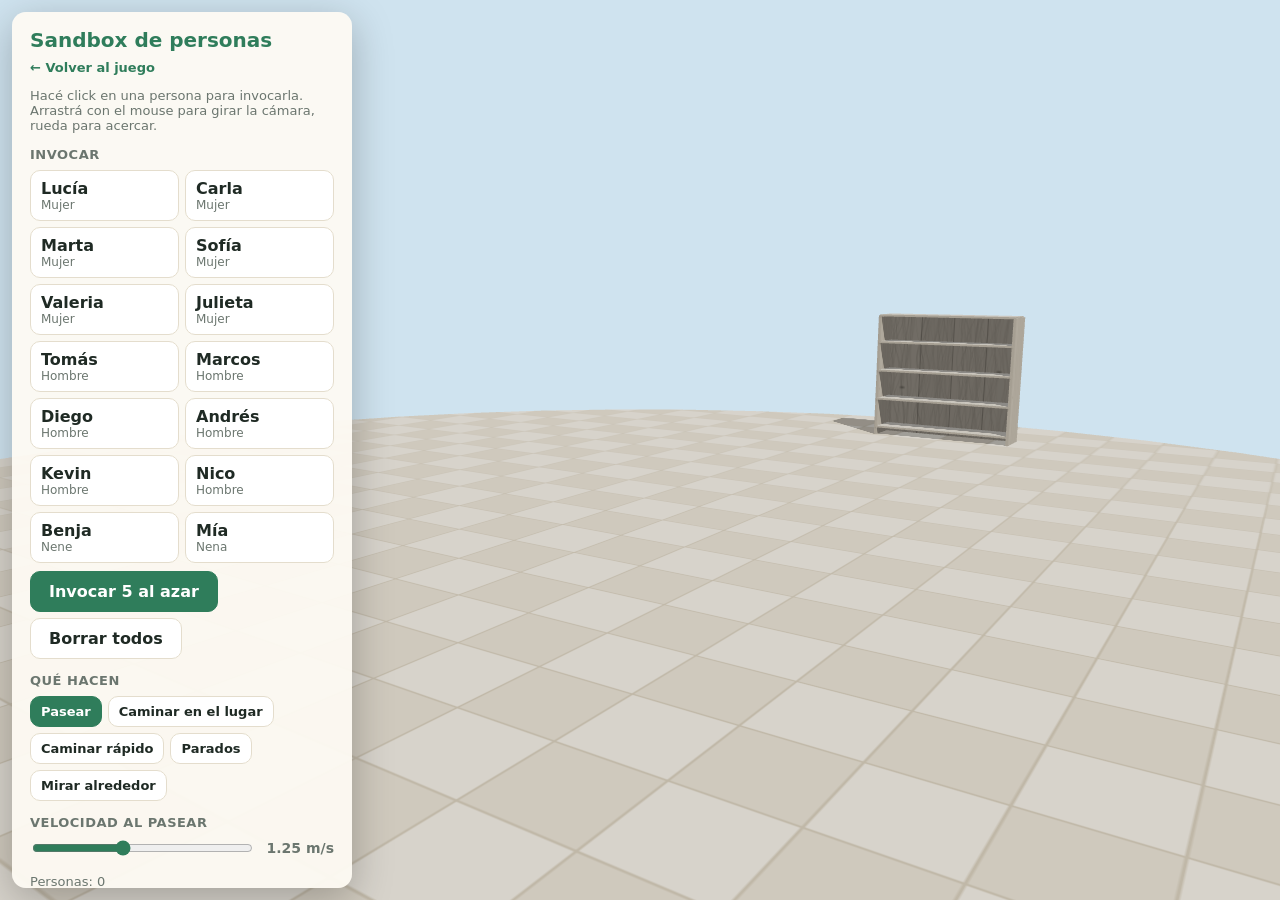
==== sandbox.html @ ad4b9e84 "Sandbox de personas realistas (Microsoft Rocketbox) - 14 personas (mujeres, hombres y chicos) conver" ====
<!doctype html>
<html lang="es">
<head>
  <meta charset="utf-8" />
  <meta name="viewport" content="width=device-width, initial-scale=1" />
  <title>Sandbox de personas</title>
  <link rel="stylesheet" href="css/style.css?v=202610250147" />
  <script type="importmap">
{
  "imports": {
    "three": "./vendor/three.module.min.js?v=202610250147",
    "three/addons/controls/OrbitControls.js": "./vendor/addons/controls/OrbitControls.js?v=202610250147",
    "./vendor/addons/controls/OrbitControls.js": "./vendor/addons/controls/OrbitControls.js?v=202610250147",
    "three/addons/loaders/GLTFLoader.js": "./vendor/addons/loaders/GLTFLoader.js?v=202610250147",
    "./vendor/addons/loaders/GLTFLoader.js": "./vendor/addons/loaders/GLTFLoader.js?v=202610250147",
    "three/addons/utils/BufferGeometryUtils.js": "./vendor/addons/utils/BufferGeometryUtils.js?v=202610250147",
    "./vendor/addons/utils/BufferGeometryUtils.js": "./vendor/addons/utils/BufferGeometryUtils.js?v=202610250147",
    "three/addons/utils/SkeletonUtils.js": "./vendor/addons/utils/SkeletonUtils.js?v=202610250147",
    "./vendor/addons/utils/SkeletonUtils.js": "./vendor/addons/utils/SkeletonUtils.js?v=202610250147",
    "./src/audio.js": "./src/audio.js?v=202610250147",
    "./src/boxes.js": "./src/boxes.js?v=202610250147",
    "./src/checkout.js": "./src/checkout.js?v=202610250147",
    "./src/cleaning.js": "./src/cleaning.js?v=202610250147",
    "./src/config.js": "./src/config.js?v=202610250147",
    "./src/customers.js": "./src/customers.js?v=202610250147",
    "./src/economy.js": "./src/economy.js?v=202610250147",
    "./src/exterior.js": "./src/exterior.js?v=202610250147",
    "./src/furniture.js": "./src/furniture.js?v=202610250147",
    "./src/main.js": "./src/main.js?v=202610250147",
    "./src/mover.js": "./src/mover.js?v=202610250147",
    "./src/pathfinding.js": "./src/pathfinding.js?v=202610250147",
    "./src/people.js": "./src/people.js?v=202610250147",
    "./src/player.js": "./src/player.js?v=202610250147",
    "./src/productMeshes.js": "./src/productMeshes.js?v=202610250147",
    "./src/sandbox.js": "./src/sandbox.js?v=202610250147",
    "./src/save.js": "./src/save.js?v=202610250147",
    "./src/shelves.js": "./src/shelves.js?v=202610250147",
    "./src/textures.js": "./src/textures.js?v=202610250147",
    "./src/traffic.js": "./src/traffic.js?v=202610250147",
    "./src/ui.js": "./src/ui.js?v=202610250147",
    "./src/world.js": "./src/world.js?v=202610250147"
  }
}
  </script>
</head>
<body>
  <div id="app">
    <aside id="sandbox-panel">
      <div class="sb-head">
        <h2>Sandbox de personas</h2>
        <a href="./" class="sb-back">← Volver al juego</a>
      </div>
      <p class="small">Hacé click en una persona para invocarla. Arrastrá con el mouse para girar la cámara, rueda para acercar.</p>

      <h3>Invocar</h3>
      <div id="sb-people" class="sb-grid"></div>
      <div class="sb-row">
        <button class="btn primary" id="sb-random">Invocar 5 al azar</button>
        <button class="btn" id="sb-clear">Borrar todos</button>
      </div>

      <h3>Qué hacen</h3>
      <div class="sb-row" id="sb-modes">
        <button class="btn sb-mode active" data-mode="wander">Pasear</button>
        <button class="btn sb-mode" data-mode="walk">Caminar en el lugar</button>
        <button class="btn sb-mode" data-mode="walkFast">Caminar rápido</button>
        <button class="btn sb-mode" data-mode="idle">Parados</button>
        <button class="btn sb-mode" data-mode="look">Mirar alrededor</button>
      </div>

      <h3>Velocidad al pasear</h3>
      <div class="setting"><input type="range" id="sb-speed" min="0.6" max="2.2" step="0.05" value="1.25" /><span id="sb-speed-val" class="sens-val">1.25 m/s</span></div>

      <p class="small" id="sb-status">Personas: 0</p>
      <p class="small credits">Modelos y animaciones: <a href="https://github.com/microsoft/Microsoft-Rocketbox" target="_blank" rel="noopener">Microsoft Rocketbox</a> (licencia MIT).</p>
    </aside>
    <div id="sb-loading" class="hidden">Cargando…</div>
  </div>
  <script type="module" src="src/sandbox.js?v=202610250147"></script>
</body>
</html>
---- css/style.css ----
:root {
  --bg: #0f1a14;
  --card: #fdfaf3;
  --ink: #1f2a24;
  --muted: #6b766f;
  --green: #2f7d5b;
  --green-dark: #1f5a40;
  --yellow: #f2c94c;
  --red: #c0392b;
  --chip: rgba(15, 26, 20, 0.72);
  --line: #e4ddcd;
}

* { box-sizing: border-box; }
html, body { margin: 0; height: 100%; overflow: hidden; background: var(--bg); font-family: system-ui, -apple-system, "Segoe UI", Roboto, sans-serif; color: var(--ink); }
#app { position: fixed; inset: 0; }
canvas { display: block; }
.hidden { display: none !important; }
button { font: inherit; cursor: pointer; }

/* ---------- HUD ---------- */
#hud { position: absolute; inset: 0; pointer-events: none; color: #fff; }
.chip { background: var(--chip); padding: 6px 12px; border-radius: 10px; font-weight: 600; backdrop-filter: blur(4px); }
#topbar { position: absolute; top: 14px; left: 14px; display: flex; gap: 8px; }
.clock { font-variant-numeric: tabular-nums; min-width: 70px; text-align: center; }
.status.open { background: rgba(27, 94, 32, 0.9); }
.status.closed { background: rgba(127, 29, 29, 0.85); }
#hud-right { position: absolute; top: 14px; right: 14px; display: flex; flex-direction: column; align-items: flex-end; gap: 6px; }
.money { font-size: 22px; font-variant-numeric: tabular-nums; color: #b9f6ca; }
.mini { background: var(--chip); padding: 3px 10px; border-radius: 8px; font-size: 13px; }
#crosshair { position: absolute; left: 50%; top: 50%; width: 6px; height: 6px; margin: -3px 0 0 -3px; border-radius: 50%; background: #fff; box-shadow: 0 0 0 1.5px rgba(0,0,0,0.5); }
#crosshair.active { width: 10px; height: 10px; margin: -5px 0 0 -5px; background: var(--yellow); }
#hint { position: absolute; left: 50%; top: calc(50% + 26px); transform: translateX(-50%); background: var(--chip); padding: 6px 12px; border-radius: 8px; font-size: 14px; white-space: pre-line; text-align: center; }
#hint:empty { display: none; }
#progress { position: absolute; left: 50%; top: calc(50% + 70px); width: 140px; height: 8px; margin-left: -70px; background: rgba(0,0,0,0.5); border-radius: 4px; overflow: hidden; display: none; }
#progress-bar { height: 100%; width: 0; background: var(--yellow); }
#held { position: absolute; left: 50%; bottom: 46px; transform: translateX(-50%); background: var(--chip); padding: 6px 14px; border-radius: 8px; font-weight: 600; }
#held:empty { display: none; }
#checkout-hud { position: absolute; left: 14px; top: 60px; background: var(--chip); padding: 8px 12px; border-radius: 10px; font-size: 14px; min-width: 200px; white-space: pre-line; }
#checkout-hud:empty { display: none; }
#toasts { position: absolute; left: 50%; top: 14px; transform: translateX(-50%); display: flex; flex-direction: column; align-items: center; gap: 6px; }
.toast { background: rgba(15, 26, 20, 0.85); padding: 8px 14px; border-radius: 10px; font-size: 14px; animation: toastIn .25s ease-out; max-width: 70vw; text-align: center; }
.toast.good { border-left: 4px solid #4caf50; }
.toast.bad { border-left: 4px solid #ef5350; }
.toast.info { border-left: 4px solid var(--yellow); }
@keyframes toastIn { from { opacity: 0; transform: translateY(-6px); } to { opacity: 1; transform: none; } }
#keys-help { position: absolute; left: 50%; bottom: 12px; transform: translateX(-50%); font-size: 12px; opacity: 0.75; text-shadow: 0 1px 2px #000; white-space: nowrap; }

/* ---------- Overlays ---------- */
.overlay { position: absolute; inset: 0; display: flex; align-items: center; justify-content: center; background: rgba(8, 16, 12, 0.6); backdrop-filter: blur(3px); padding: 16px; }
.card { background: var(--card); border-radius: 16px; padding: 28px 32px; max-width: 900px; width: 100%; box-shadow: 0 20px 60px rgba(0,0,0,0.4); max-height: 100%; overflow: auto; }
.card h1 { margin: 0; font-size: 46px; letter-spacing: 2px; color: var(--green); }
.card h2 { margin-top: 0; }
.subtitle { color: var(--muted); margin-top: 6px; }
.buttons { display: flex; gap: 10px; flex-wrap: wrap; margin: 18px 0; }
.buttons button, .btn { border: 1px solid var(--line); background: #fff; padding: 10px 18px; border-radius: 10px; font-weight: 600; color: var(--ink); }
.buttons button.primary, .btn.primary { background: var(--green); color: #fff; border-color: var(--green); }
.buttons button:hover, .btn:hover { filter: brightness(0.96); }
.btn:disabled { opacity: 0.45; cursor: not-allowed; }
.howto { display: grid; grid-template-columns: 1.4fr 1fr; gap: 24px; font-size: 14px; line-height: 1.5; }
.howto h3 { margin: 0 0 6px; }
.howto ol { padding-left: 18px; margin: 0; }
.controls { list-style: none; padding: 0; margin: 0; }
.controls li { margin-bottom: 6px; }
kbd { background: #eee8da; border: 1px solid #d5ccb8; border-bottom-width: 2px; border-radius: 5px; padding: 1px 6px; font-size: 12px; font-family: inherit; }
.small { font-size: 13px; color: var(--muted); }
.notice { margin-top: 14px; padding: 10px 14px; border-radius: 10px; background: #fff4d6; color: #6b4e00; font-size: 14px; font-weight: 600; }
.notice.error { background: #fde4e1; color: var(--red); }
.setting { display: flex; align-items: center; gap: 12px; margin: 4px 0 16px; font-size: 14px; font-weight: 600; flex-wrap: wrap; }
.setting input[type=range] { flex: 1; min-width: 160px; max-width: 320px; accent-color: var(--green); }
.sens-val { font-variant-numeric: tabular-nums; min-width: 48px; color: var(--muted); }
@media (max-width: 700px) { .howto { grid-template-columns: 1fr; } .card h1 { font-size: 34px; } }

/* ---------- Paneles (computadora, cobro, resumen) ---------- */
.panel { position: absolute; inset: 0; display: flex; align-items: center; justify-content: center; background: rgba(8, 16, 12, 0.45); padding: 16px; }
.panel-inner { position: relative; background: var(--card); border-radius: 16px; width: min(960px, 100%); max-height: 100%; overflow: auto; padding: 22px 26px; box-shadow: 0 20px 60px rgba(0,0,0,0.45); }
.panel-inner.narrow { width: min(460px, 100%); }
.close { position: absolute; top: 12px; right: 12px; border: none; background: #eee8da; width: 32px; height: 32px; border-radius: 8px; font-size: 16px; }
.tabs { display: flex; gap: 6px; margin-bottom: 16px; border-bottom: 2px solid var(--line); }
.tab { border: none; background: none; padding: 10px 16px; font-weight: 600; color: var(--muted); border-bottom: 3px solid transparent; margin-bottom: -2px; }
.tab.active { color: var(--green); border-bottom-color: var(--green); }
table { width: 100%; border-collapse: collapse; font-size: 14px; }
th { text-align: left; color: var(--muted); font-weight: 600; font-size: 12px; text-transform: uppercase; letter-spacing: .5px; padding: 6px 8px; border-bottom: 1px solid var(--line); }
td { padding: 7px 8px; border-bottom: 1px solid #f0ebe0; vertical-align: middle; }
td.num, th.num { text-align: right; font-variant-numeric: tabular-nums; }
.swatch { display: inline-block; width: 14px; height: 14px; border-radius: 4px; margin-right: 8px; vertical-align: -2px; border: 1px solid rgba(0,0,0,0.15); }
.qty { display: inline-flex; align-items: center; gap: 6px; }
.qty button { width: 28px; height: 28px; border-radius: 7px; border: 1px solid var(--line); background: #fff; font-weight: 700; }
.qty span { min-width: 22px; text-align: center; font-variant-numeric: tabular-nums; font-weight: 600; }
.up { color: var(--red); font-weight: 600; }
.down { color: #2e7d32; font-weight: 600; }
.flat { color: var(--muted); }
.footer { display: flex; justify-content: space-between; align-items: center; margin-top: 16px; gap: 12px; flex-wrap: wrap; }
.footer .total { font-size: 18px; font-weight: 700; }
.price-input { width: 84px; padding: 5px 6px; border: 1px solid var(--line); border-radius: 7px; font: inherit; text-align: right; }
.pill { display: inline-block; padding: 2px 8px; border-radius: 999px; font-size: 12px; font-weight: 600; }
.pill.high { background: #e3f4e5; color: #2e7d32; }
.pill.mid { background: #fff4d6; color: #a06d00; }
.pill.low { background: #fde4e1; color: var(--red); }
.stat-grid { display: grid; grid-template-columns: repeat(auto-fit, minmax(170px, 1fr)); gap: 10px; margin-bottom: 16px; }
.stat { background: #fff; border: 1px solid var(--line); border-radius: 12px; padding: 12px 14px; }
.stat .label { font-size: 12px; color: var(--muted); text-transform: uppercase; letter-spacing: .5px; }
.stat .value { font-size: 22px; font-weight: 700; margin-top: 4px; font-variant-numeric: tabular-nums; }
.bar { height: 8px; background: #eee8da; border-radius: 4px; overflow: hidden; margin-top: 8px; }
.bar > div { height: 100%; background: var(--green); }

/* cobro */
.pay-head { display: flex; justify-content: space-between; align-items: baseline; margin-bottom: 10px; }
.pay-big { font-size: 34px; font-weight: 800; font-variant-numeric: tabular-nums; }
.pay-row { display: flex; justify-content: space-between; padding: 6px 0; border-bottom: 1px dashed var(--line); font-variant-numeric: tabular-nums; }
.pay-row b { font-size: 18px; }
.display { background: #102a1d; color: #b9f6ca; font-size: 30px; font-weight: 700; text-align: right; padding: 10px 14px; border-radius: 10px; margin: 12px 0; font-variant-numeric: tabular-nums; min-height: 56px; }
.keypad { display: grid; grid-template-columns: repeat(3, 1fr); gap: 8px; }
.keypad button { padding: 14px 0; font-size: 20px; font-weight: 700; border-radius: 10px; border: 1px solid var(--line); background: #fff; }
.money-grid { display: grid; grid-template-columns: repeat(5, 1fr); gap: 8px; margin: 12px 0; }
.bill { padding: 14px 0; border-radius: 8px; border: 1px solid rgba(0,0,0,0.12); font-weight: 800; font-size: 15px; background: #cfe8d4; color: #1b4d2a; }
.coin { padding: 12px 0; border-radius: 999px; border: 1px solid rgba(0,0,0,0.12); font-weight: 800; font-size: 14px; background: #f1dfa8; color: #6b4e00; }
.err { color: var(--red); font-weight: 600; min-height: 22px; margin-top: 8px; }

/* ---------- Sandbox de personas ---------- */
#sandbox-panel { position: absolute; top: 12px; left: 12px; bottom: 12px; width: min(340px, calc(100% - 24px)); overflow: auto; background: rgba(253, 250, 243, 0.95); border-radius: 14px; padding: 16px 18px; box-shadow: 0 10px 40px rgba(0,0,0,0.25); }
#sandbox-panel h2 { margin: 0; font-size: 20px; color: var(--green); }
#sandbox-panel h3 { margin: 14px 0 8px; font-size: 13px; text-transform: uppercase; letter-spacing: .5px; color: var(--muted); }
.sb-head { display: flex; justify-content: space-between; align-items: baseline; gap: 8px; flex-wrap: wrap; }
.sb-back { font-size: 13px; color: var(--green); font-weight: 600; text-decoration: none; }
.sb-grid { display: grid; grid-template-columns: repeat(2, 1fr); gap: 6px; }
.sb-person { display: flex; flex-direction: column; align-items: flex-start; padding: 8px 10px !important; }
.sb-person span { font-size: 12px; color: var(--muted); font-weight: 500; }
.sb-row { display: flex; gap: 6px; flex-wrap: wrap; margin-top: 8px; }
.sb-mode { padding: 7px 10px !important; font-size: 13px; }
.sb-mode.active { background: var(--green); color: #fff; border-color: var(--green); }
.credits a { color: var(--green); }
#sb-loading { position: absolute; right: 16px; top: 16px; background: var(--chip); color: #fff; padding: 8px 14px; border-radius: 10px; font-weight: 600; }
.link-sandbox { display: inline-block; margin-left: 4px; font-size: 14px; color: var(--green); font-weight: 600; }
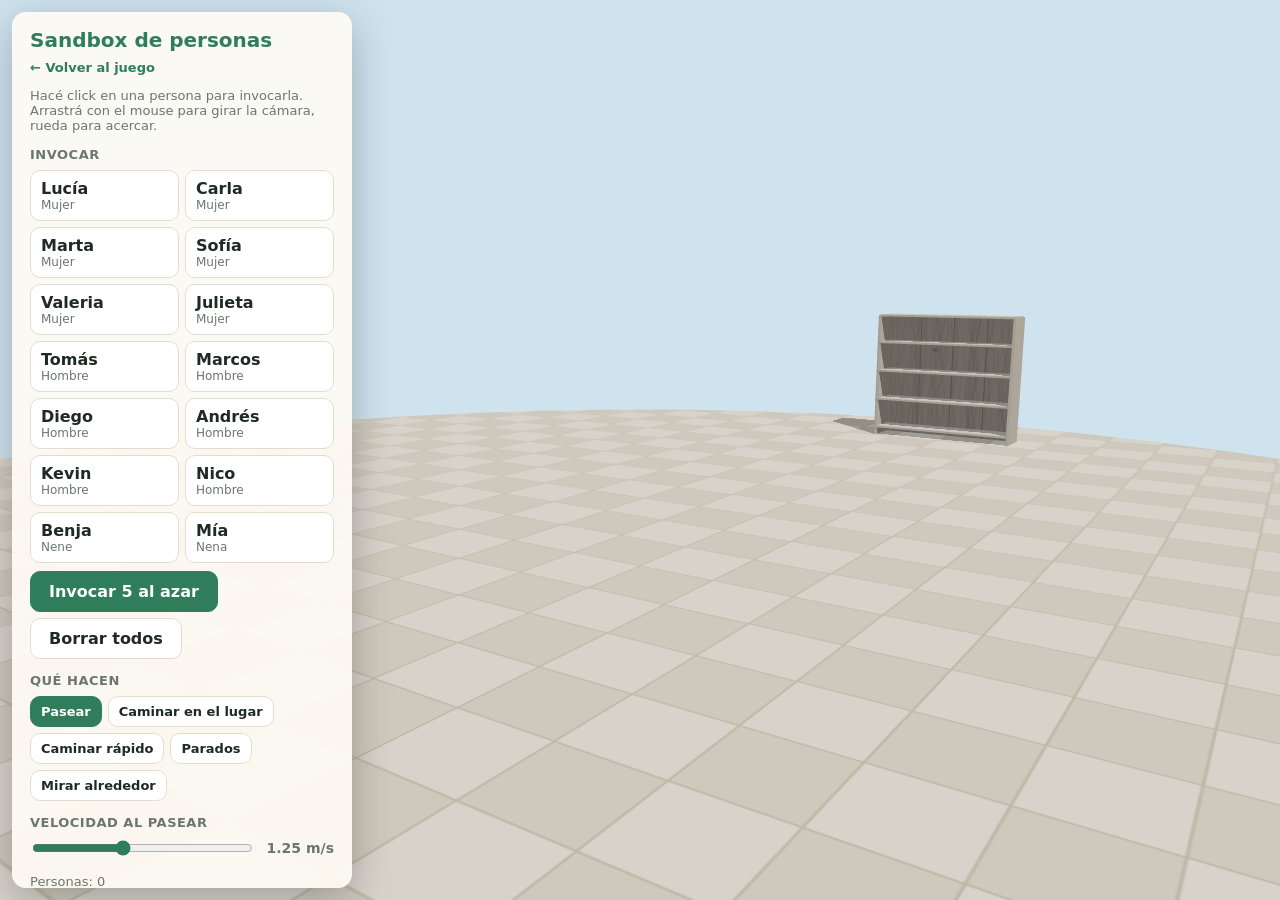
==== commit e9b6354a: "Productos realistas con marcas inventadas - Nuevos modelos: botellas PET con estrías, líquido y tapa" ====
--- a/sandbox.html
+++ b/sandbox.html
@@ -4,41 +4,42 @@
   <meta charset="utf-8" />
   <meta name="viewport" content="width=device-width, initial-scale=1" />
   <title>Sandbox de personas</title>
-  <link rel="stylesheet" href="css/style.css?v=202610250147" />
+  <link rel="stylesheet" href="css/style.css?v=202610250244" />
   <script type="importmap">
 {
   "imports": {
-    "three": "./vendor/three.module.min.js?v=202610250147",
-    "three/addons/controls/OrbitControls.js": "./vendor/addons/controls/OrbitControls.js?v=202610250147",
-    "./vendor/addons/controls/OrbitControls.js": "./vendor/addons/controls/OrbitControls.js?v=202610250147",
-    "three/addons/loaders/GLTFLoader.js": "./vendor/addons/loaders/GLTFLoader.js?v=202610250147",
-    "./vendor/addons/loaders/GLTFLoader.js": "./vendor/addons/loaders/GLTFLoader.js?v=202610250147",
-    "three/addons/utils/BufferGeometryUtils.js": "./vendor/addons/utils/BufferGeometryUtils.js?v=202610250147",
-    "./vendor/addons/utils/BufferGeometryUtils.js": "./vendor/addons/utils/BufferGeometryUtils.js?v=202610250147",
-    "three/addons/utils/SkeletonUtils.js": "./vendor/addons/utils/SkeletonUtils.js?v=202610250147",
-    "./vendor/addons/utils/SkeletonUtils.js": "./vendor/addons/utils/SkeletonUtils.js?v=202610250147",
-    "./src/audio.js": "./src/audio.js?v=202610250147",
-    "./src/boxes.js": "./src/boxes.js?v=202610250147",
-    "./src/checkout.js": "./src/checkout.js?v=202610250147",
-    "./src/cleaning.js": "./src/cleaning.js?v=202610250147",
-    "./src/config.js": "./src/config.js?v=202610250147",
-    "./src/customers.js": "./src/customers.js?v=202610250147",
-    "./src/economy.js": "./src/economy.js?v=202610250147",
-    "./src/exterior.js": "./src/exterior.js?v=202610250147",
-    "./src/furniture.js": "./src/furniture.js?v=202610250147",
-    "./src/main.js": "./src/main.js?v=202610250147",
-    "./src/mover.js": "./src/mover.js?v=202610250147",
-    "./src/pathfinding.js": "./src/pathfinding.js?v=202610250147",
-    "./src/people.js": "./src/people.js?v=202610250147",
-    "./src/player.js": "./src/player.js?v=202610250147",
-    "./src/productMeshes.js": "./src/productMeshes.js?v=202610250147",
-    "./src/sandbox.js": "./src/sandbox.js?v=202610250147",
-    "./src/save.js": "./src/save.js?v=202610250147",
-    "./src/shelves.js": "./src/shelves.js?v=202610250147",
-    "./src/textures.js": "./src/textures.js?v=202610250147",
-    "./src/traffic.js": "./src/traffic.js?v=202610250147",
-    "./src/ui.js": "./src/ui.js?v=202610250147",
-    "./src/world.js": "./src/world.js?v=202610250147"
+    "three": "./vendor/three.module.min.js?v=202610250244",
+    "three/addons/controls/OrbitControls.js": "./vendor/addons/controls/OrbitControls.js?v=202610250244",
+    "./vendor/addons/controls/OrbitControls.js": "./vendor/addons/controls/OrbitControls.js?v=202610250244",
+    "three/addons/loaders/GLTFLoader.js": "./vendor/addons/loaders/GLTFLoader.js?v=202610250244",
+    "./vendor/addons/loaders/GLTFLoader.js": "./vendor/addons/loaders/GLTFLoader.js?v=202610250244",
+    "three/addons/utils/BufferGeometryUtils.js": "./vendor/addons/utils/BufferGeometryUtils.js?v=202610250244",
+    "./vendor/addons/utils/BufferGeometryUtils.js": "./vendor/addons/utils/BufferGeometryUtils.js?v=202610250244",
+    "three/addons/utils/SkeletonUtils.js": "./vendor/addons/utils/SkeletonUtils.js?v=202610250244",
+    "./vendor/addons/utils/SkeletonUtils.js": "./vendor/addons/utils/SkeletonUtils.js?v=202610250244",
+    "./src/audio.js": "./src/audio.js?v=202610250244",
+    "./src/boxes.js": "./src/boxes.js?v=202610250244",
+    "./src/checkout.js": "./src/checkout.js?v=202610250244",
+    "./src/cleaning.js": "./src/cleaning.js?v=202610250244",
+    "./src/config.js": "./src/config.js?v=202610250244",
+    "./src/customers.js": "./src/customers.js?v=202610250244",
+    "./src/economy.js": "./src/economy.js?v=202610250244",
+    "./src/exterior.js": "./src/exterior.js?v=202610250244",
+    "./src/furniture.js": "./src/furniture.js?v=202610250244",
+    "./src/main.js": "./src/main.js?v=202610250244",
+    "./src/mover.js": "./src/mover.js?v=202610250244",
+    "./src/pathfinding.js": "./src/pathfinding.js?v=202610250244",
+    "./src/people.js": "./src/people.js?v=202610250244",
+    "./src/player.js": "./src/player.js?v=202610250244",
+    "./src/productArt.js": "./src/productArt.js?v=202610250244",
+    "./src/productMeshes.js": "./src/productMeshes.js?v=202610250244",
+    "./src/sandbox.js": "./src/sandbox.js?v=202610250244",
+    "./src/save.js": "./src/save.js?v=202610250244",
+    "./src/shelves.js": "./src/shelves.js?v=202610250244",
+    "./src/textures.js": "./src/textures.js?v=202610250244",
+    "./src/traffic.js": "./src/traffic.js?v=202610250244",
+    "./src/ui.js": "./src/ui.js?v=202610250244",
+    "./src/world.js": "./src/world.js?v=202610250244"
   }
 }
   </script>
@@ -76,6 +77,6 @@
     </aside>
     <div id="sb-loading" class="hidden">Cargando…</div>
   </div>
-  <script type="module" src="src/sandbox.js?v=202610250147"></script>
+  <script type="module" src="src/sandbox.js?v=202610250244"></script>
 </body>
 </html>
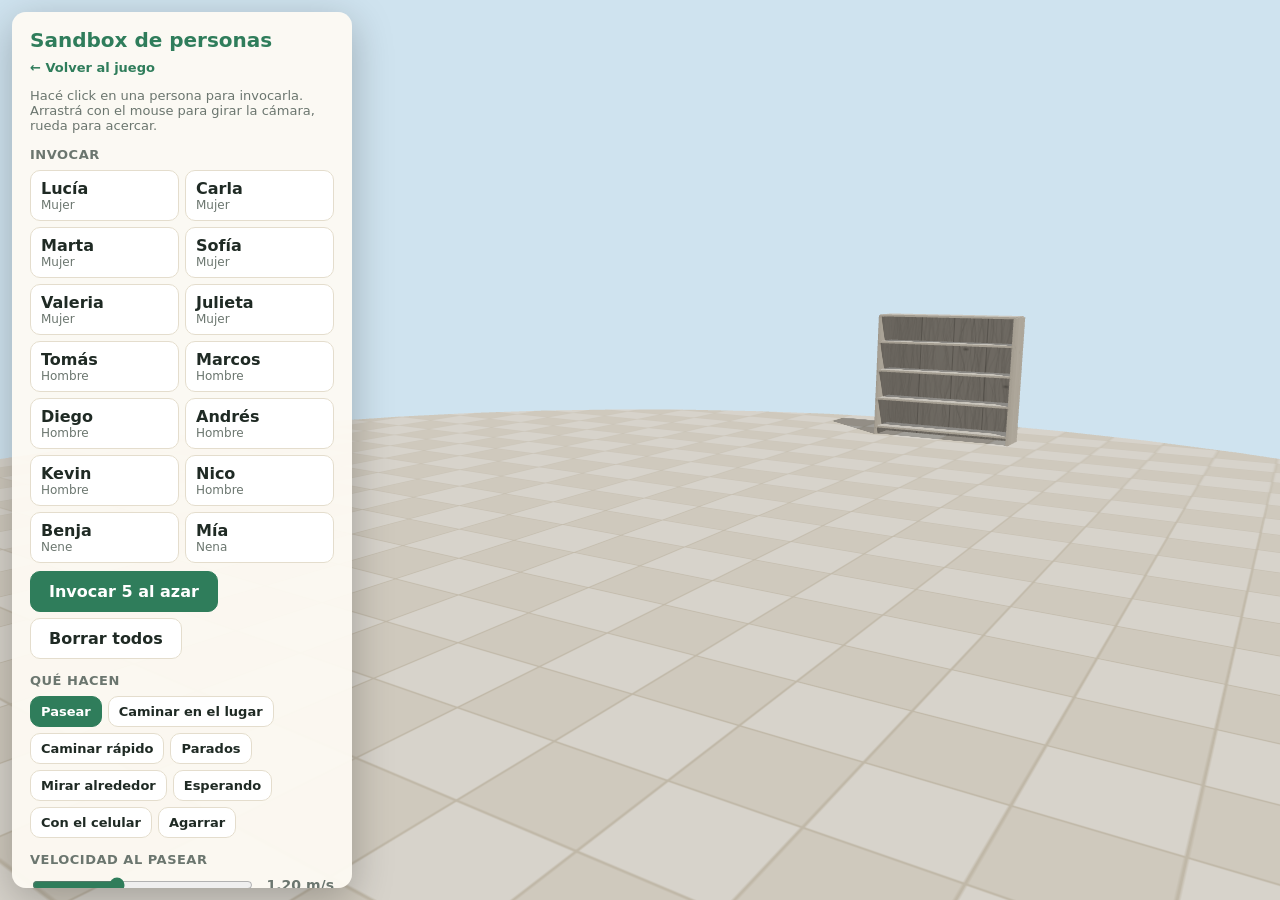
==== commit 23acdd5c: "Los clientes ahora son las personas realistas - Cada cliente es uno de los 14 modelos de Rocketbox (" ====
--- a/sandbox.html
+++ b/sandbox.html
@@ -4,42 +4,42 @@
   <meta charset="utf-8" />
   <meta name="viewport" content="width=device-width, initial-scale=1" />
   <title>Sandbox de personas</title>
-  <link rel="stylesheet" href="css/style.css?v=202610250244" />
+  <link rel="stylesheet" href="css/style.css?v=202610250307" />
   <script type="importmap">
 {
   "imports": {
-    "three": "./vendor/three.module.min.js?v=202610250244",
-    "three/addons/controls/OrbitControls.js": "./vendor/addons/controls/OrbitControls.js?v=202610250244",
-    "./vendor/addons/controls/OrbitControls.js": "./vendor/addons/controls/OrbitControls.js?v=202610250244",
-    "three/addons/loaders/GLTFLoader.js": "./vendor/addons/loaders/GLTFLoader.js?v=202610250244",
-    "./vendor/addons/loaders/GLTFLoader.js": "./vendor/addons/loaders/GLTFLoader.js?v=202610250244",
-    "three/addons/utils/BufferGeometryUtils.js": "./vendor/addons/utils/BufferGeometryUtils.js?v=202610250244",
-    "./vendor/addons/utils/BufferGeometryUtils.js": "./vendor/addons/utils/BufferGeometryUtils.js?v=202610250244",
-    "three/addons/utils/SkeletonUtils.js": "./vendor/addons/utils/SkeletonUtils.js?v=202610250244",
-    "./vendor/addons/utils/SkeletonUtils.js": "./vendor/addons/utils/SkeletonUtils.js?v=202610250244",
-    "./src/audio.js": "./src/audio.js?v=202610250244",
-    "./src/boxes.js": "./src/boxes.js?v=202610250244",
-    "./src/checkout.js": "./src/checkout.js?v=202610250244",
-    "./src/cleaning.js": "./src/cleaning.js?v=202610250244",
-    "./src/config.js": "./src/config.js?v=202610250244",
-    "./src/customers.js": "./src/customers.js?v=202610250244",
-    "./src/economy.js": "./src/economy.js?v=202610250244",
-    "./src/exterior.js": "./src/exterior.js?v=202610250244",
-    "./src/furniture.js": "./src/furniture.js?v=202610250244",
-    "./src/main.js": "./src/main.js?v=202610250244",
-    "./src/mover.js": "./src/mover.js?v=202610250244",
-    "./src/pathfinding.js": "./src/pathfinding.js?v=202610250244",
-    "./src/people.js": "./src/people.js?v=202610250244",
-    "./src/player.js": "./src/player.js?v=202610250244",
-    "./src/productArt.js": "./src/productArt.js?v=202610250244",
-    "./src/productMeshes.js": "./src/productMeshes.js?v=202610250244",
-    "./src/sandbox.js": "./src/sandbox.js?v=202610250244",
-    "./src/save.js": "./src/save.js?v=202610250244",
-    "./src/shelves.js": "./src/shelves.js?v=202610250244",
-    "./src/textures.js": "./src/textures.js?v=202610250244",
-    "./src/traffic.js": "./src/traffic.js?v=202610250244",
-    "./src/ui.js": "./src/ui.js?v=202610250244",
-    "./src/world.js": "./src/world.js?v=202610250244"
+    "three": "./vendor/three.module.min.js?v=202610250307",
+    "three/addons/controls/OrbitControls.js": "./vendor/addons/controls/OrbitControls.js?v=202610250307",
+    "./vendor/addons/controls/OrbitControls.js": "./vendor/addons/controls/OrbitControls.js?v=202610250307",
+    "three/addons/loaders/GLTFLoader.js": "./vendor/addons/loaders/GLTFLoader.js?v=202610250307",
+    "./vendor/addons/loaders/GLTFLoader.js": "./vendor/addons/loaders/GLTFLoader.js?v=202610250307",
+    "three/addons/utils/BufferGeometryUtils.js": "./vendor/addons/utils/BufferGeometryUtils.js?v=202610250307",
+    "./vendor/addons/utils/BufferGeometryUtils.js": "./vendor/addons/utils/BufferGeometryUtils.js?v=202610250307",
+    "three/addons/utils/SkeletonUtils.js": "./vendor/addons/utils/SkeletonUtils.js?v=202610250307",
+    "./vendor/addons/utils/SkeletonUtils.js": "./vendor/addons/utils/SkeletonUtils.js?v=202610250307",
+    "./src/audio.js": "./src/audio.js?v=202610250307",
+    "./src/boxes.js": "./src/boxes.js?v=202610250307",
+    "./src/checkout.js": "./src/checkout.js?v=202610250307",
+    "./src/cleaning.js": "./src/cleaning.js?v=202610250307",
+    "./src/config.js": "./src/config.js?v=202610250307",
+    "./src/customers.js": "./src/customers.js?v=202610250307",
+    "./src/economy.js": "./src/economy.js?v=202610250307",
+    "./src/exterior.js": "./src/exterior.js?v=202610250307",
+    "./src/furniture.js": "./src/furniture.js?v=202610250307",
+    "./src/main.js": "./src/main.js?v=202610250307",
+    "./src/mover.js": "./src/mover.js?v=202610250307",
+    "./src/pathfinding.js": "./src/pathfinding.js?v=202610250307",
+    "./src/people.js": "./src/people.js?v=202610250307",
+    "./src/player.js": "./src/player.js?v=202610250307",
+    "./src/productArt.js": "./src/productArt.js?v=202610250307",
+    "./src/productMeshes.js": "./src/productMeshes.js?v=202610250307",
+    "./src/sandbox.js": "./src/sandbox.js?v=202610250307",
+    "./src/save.js": "./src/save.js?v=202610250307",
+    "./src/shelves.js": "./src/shelves.js?v=202610250307",
+    "./src/textures.js": "./src/textures.js?v=202610250307",
+    "./src/traffic.js": "./src/traffic.js?v=202610250307",
+    "./src/ui.js": "./src/ui.js?v=202610250307",
+    "./src/world.js": "./src/world.js?v=202610250307"
   }
 }
   </script>
@@ -67,16 +67,19 @@
         <button class="btn sb-mode" data-mode="walkFast">Caminar rápido</button>
         <button class="btn sb-mode" data-mode="idle">Parados</button>
         <button class="btn sb-mode" data-mode="look">Mirar alrededor</button>
+        <button class="btn sb-mode" data-mode="wait">Esperando</button>
+        <button class="btn sb-mode" data-mode="phone">Con el celular</button>
+        <button class="btn sb-mode" data-mode="take">Agarrar</button>
       </div>
 
       <h3>Velocidad al pasear</h3>
-      <div class="setting"><input type="range" id="sb-speed" min="0.6" max="2.2" step="0.05" value="1.25" /><span id="sb-speed-val" class="sens-val">1.25 m/s</span></div>
+      <div class="setting"><input type="range" id="sb-speed" min="0.6" max="2.2" step="0.05" value="1.2" /><span id="sb-speed-val" class="sens-val">1.20 m/s</span></div>
 
       <p class="small" id="sb-status">Personas: 0</p>
       <p class="small credits">Modelos y animaciones: <a href="https://github.com/microsoft/Microsoft-Rocketbox" target="_blank" rel="noopener">Microsoft Rocketbox</a> (licencia MIT).</p>
     </aside>
     <div id="sb-loading" class="hidden">Cargando…</div>
   </div>
-  <script type="module" src="src/sandbox.js?v=202610250244"></script>
+  <script type="module" src="src/sandbox.js?v=202610250307"></script>
 </body>
 </html>
